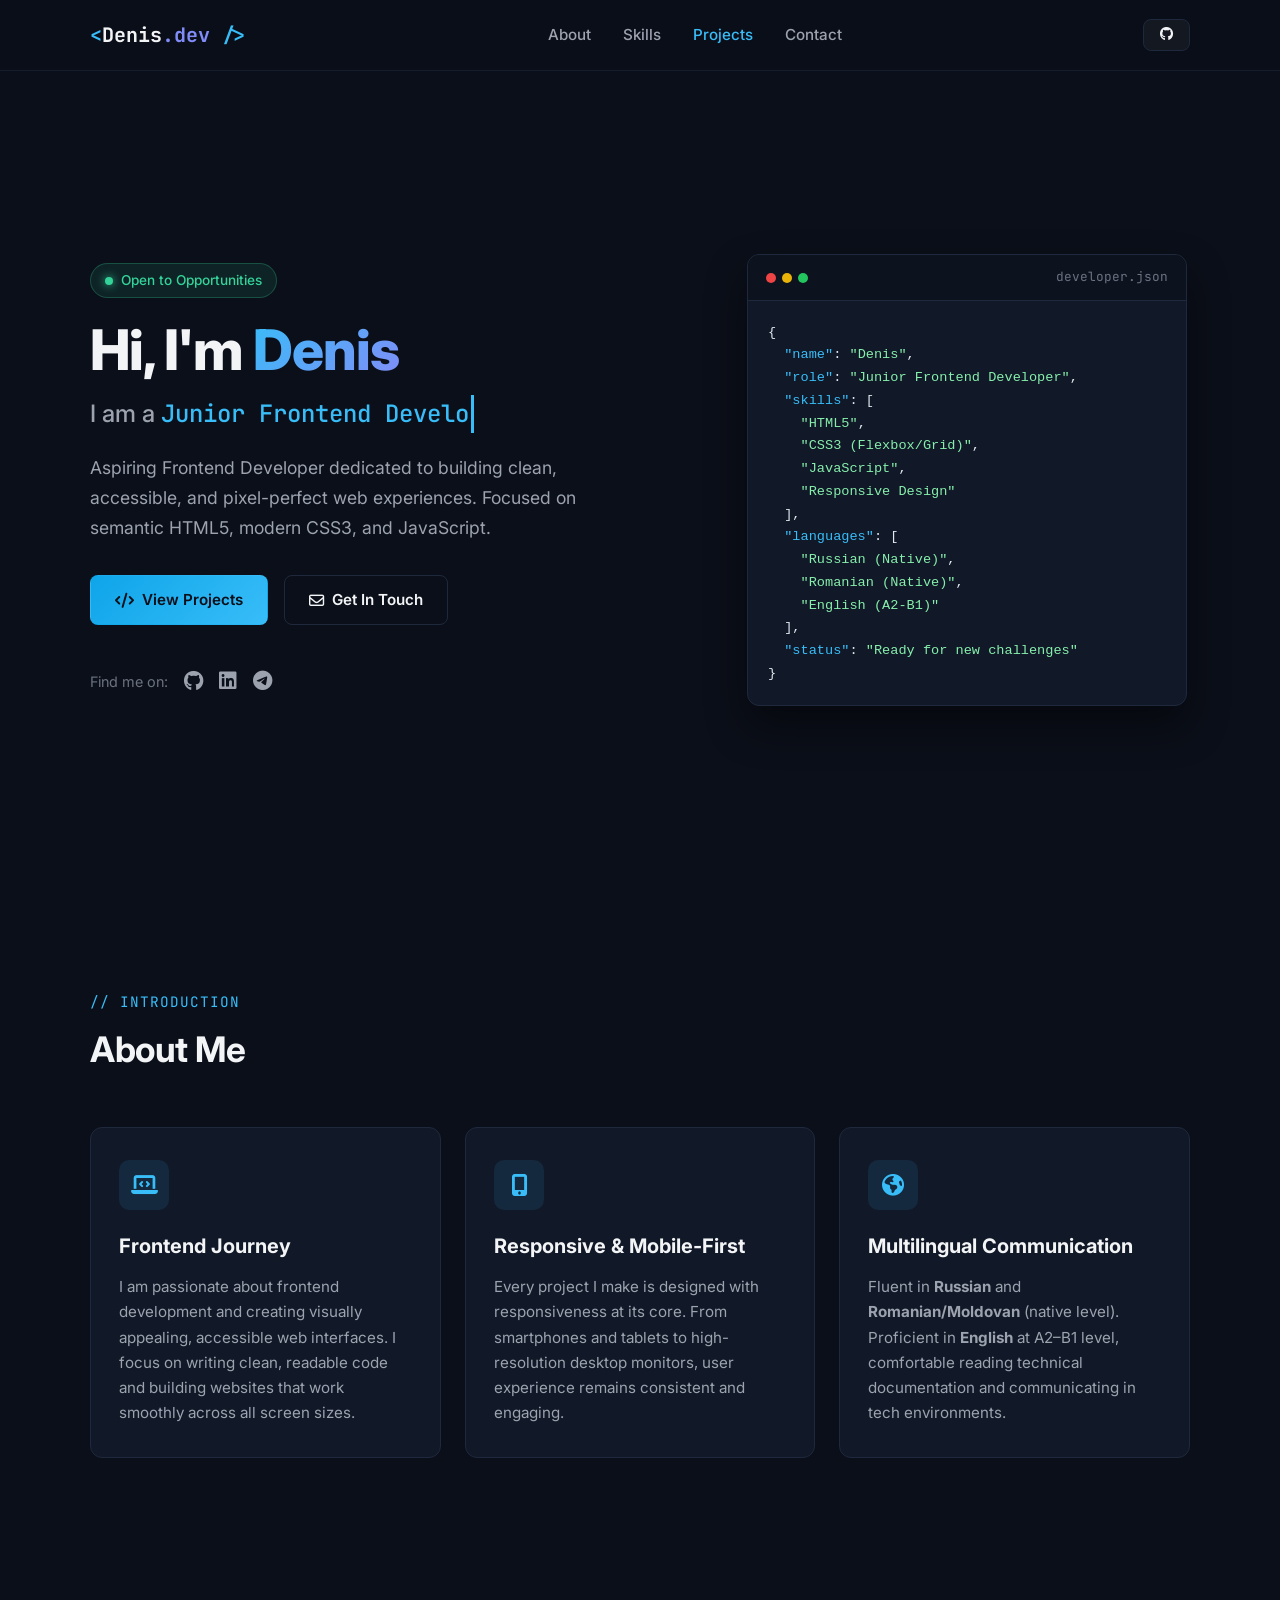
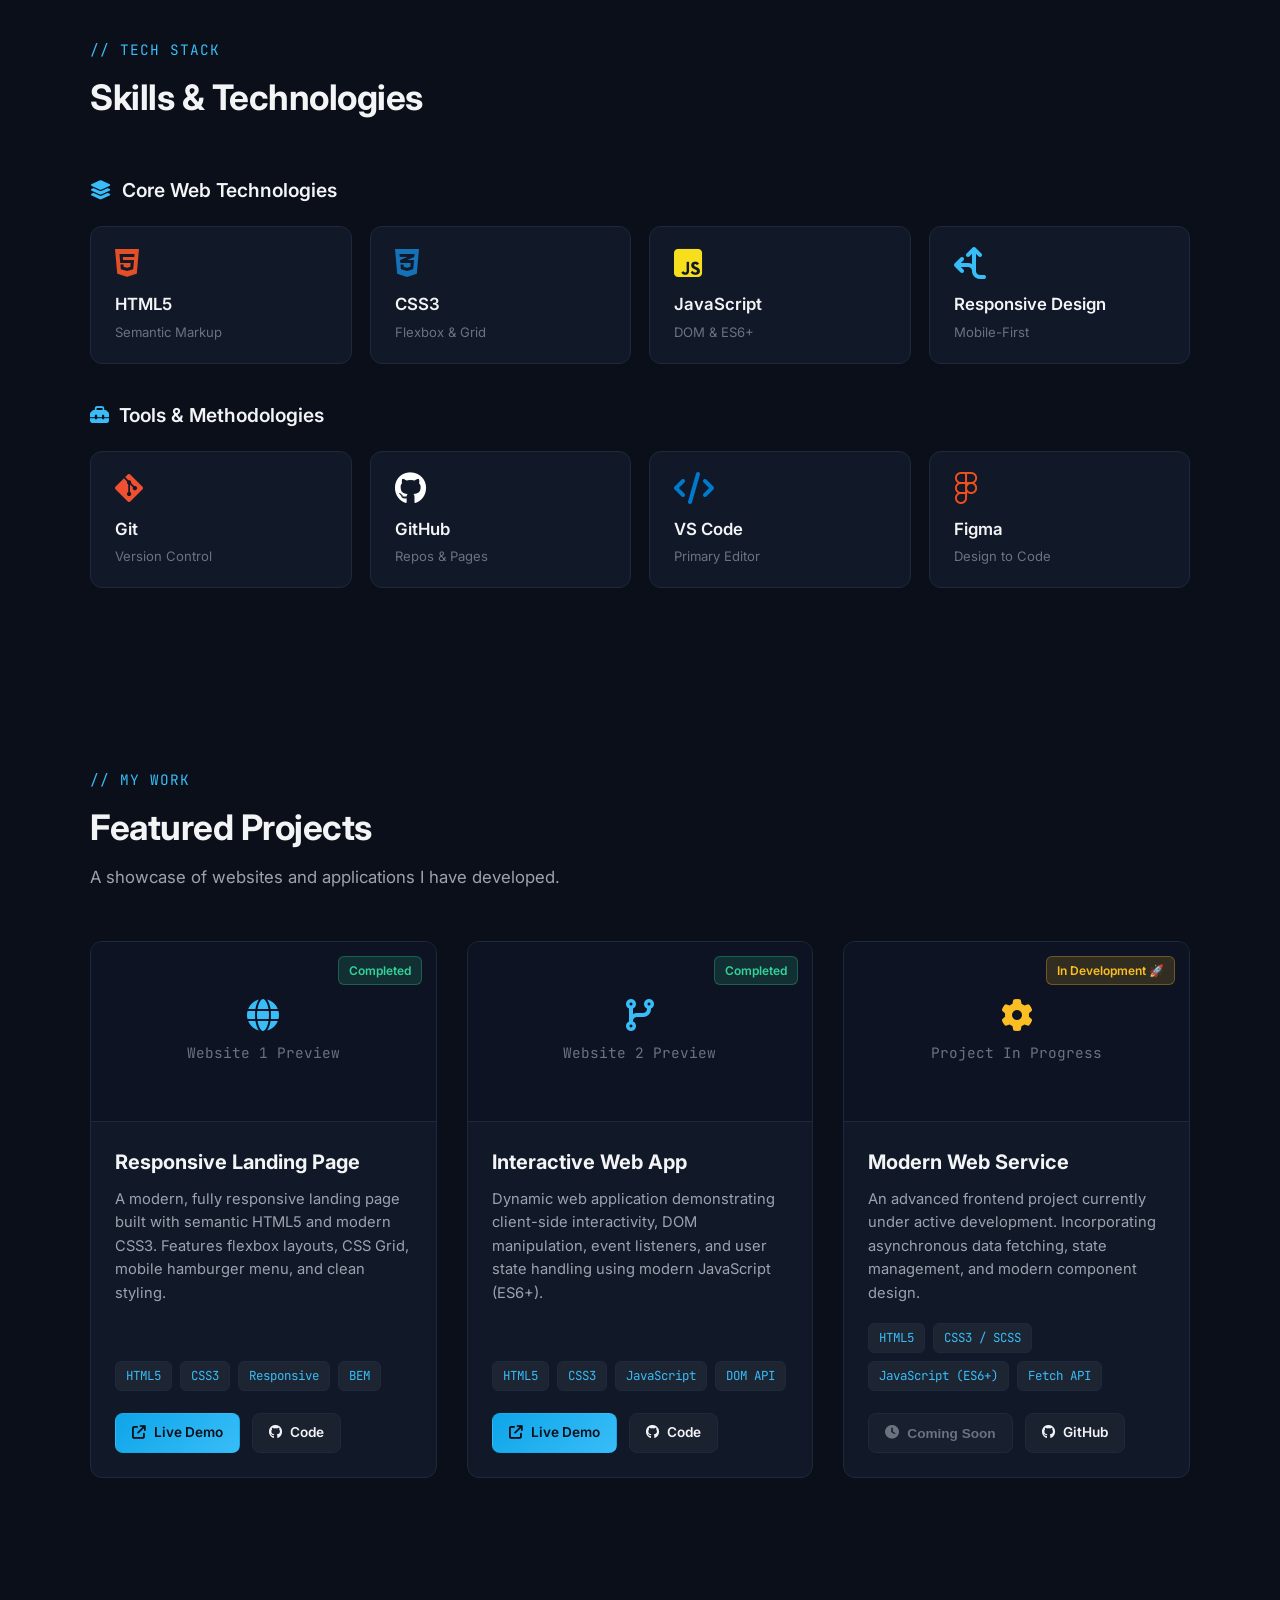
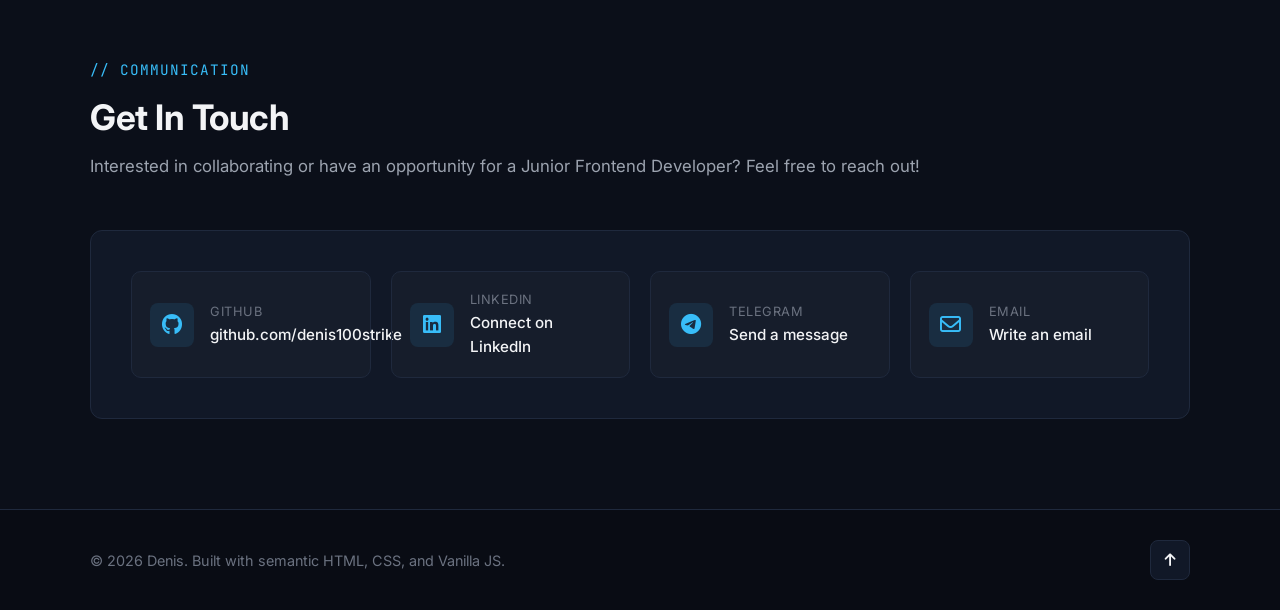
==== index.html @ 1fa67024 "feat: Initial portfolio website deployment with responsive layout and typing effect" ====
<!DOCTYPE html>
<html lang="en">
<head>
  <meta charset="UTF-8" />
  <meta name="viewport" content="width=device-width, initial-scale=1.0" />
  <meta name="description" content="Denis — Junior Frontend Developer Portfolio. Creating clean, responsive, and user-friendly web interfaces." />
  <title>Denis | Junior Frontend Developer</title>
  <link rel="stylesheet" href="style.css" />
  <!-- Font Awesome Icons -->
  <link rel="stylesheet" href="https://cdnjs.cloudflare.com/ajax/libs/font-awesome/6.5.1/css/all.min.css" />
  <!-- Google Fonts -->
  <link rel="preconnect" href="https://fonts.googleapis.com">
  <link rel="preconnect" href="https://fonts.gstatic.com" crossorigin>
  <link href="https://fonts.googleapis.com/css2?family=Inter:wght@300;400;500;600;700;800&family=JetBrains+Mono:wght@400;600&display=swap" rel="stylesheet">
</head>
<body>
  <!-- Header / Navigation -->
  <header class="header" id="header">
    <div class="container nav-container">
      <a href="#hero" class="logo">
        <span class="logo-bracket">&lt;</span>Denis<span class="logo-accent">.dev</span><span class="logo-bracket"> /&gt;</span>
      </a>

      <nav class="nav-menu" id="nav-menu">
        <ul class="nav-list">
          <li class="nav-item"><a href="#about" class="nav-link">About</a></li>
          <li class="nav-item"><a href="#skills" class="nav-link">Skills</a></li>
          <li class="nav-item"><a href="#projects" class="nav-link">Projects</a></li>
          <li class="nav-item"><a href="#contact" class="nav-link">Contact</a></li>
        </ul>
      </nav>

      <div class="nav-actions">
        <a href="https://github.com/denis100strike" target="_blank" rel="noopener noreferrer" class="btn btn-sm btn-ghost" aria-label="GitHub Profile">
          <i class="fa-brands fa-github"></i>
        </a>
        <button class="nav-toggle" id="nav-toggle" aria-label="Toggle navigation menu">
          <i class="fa-solid fa-bars"></i>
        </button>
      </div>
    </div>
  </header>

  <!-- Hero Section -->
  <section class="hero" id="hero">
    <div class="container hero-container">
      <div class="hero-content">
        <div class="hero-badge">
          <span class="badge-dot"></span> Open to Opportunities
        </div>
        <h1 class="hero-title">
          Hi, I'm <span class="text-gradient">Denis</span>
        </h1>
        <h2 class="hero-subtitle">
          I am a <span class="typed-text" id="typed-text"></span><span class="cursor">&nbsp;</span>
        </h2>
        <p class="hero-description">
          Aspiring Frontend Developer dedicated to building clean, accessible, and pixel-perfect web experiences. Focused on semantic HTML5, modern CSS3, and JavaScript.
        </p>

        <div class="hero-buttons">
          <a href="#projects" class="btn btn-primary">
            <i class="fa-solid fa-code"></i> View Projects
          </a>
          <a href="#contact" class="btn btn-outline">
            <i class="fa-regular fa-envelope"></i> Get In Touch
          </a>
        </div>

        <div class="hero-socials">
          <span class="social-label">Find me on:</span>
          <a href="https://github.com/denis100strike" target="_blank" rel="noopener noreferrer" title="GitHub">
            <i class="fa-brands fa-github"></i>
          </a>
          <a href="https://linkedin.com" target="_blank" rel="noopener noreferrer" title="LinkedIn">
            <i class="fa-brands fa-linkedin"></i>
          </a>
          <a href="https://t.me" target="_blank" rel="noopener noreferrer" title="Telegram">
            <i class="fa-brands fa-telegram"></i>
          </a>
        </div>
      </div>

      <div class="hero-visual">
        <div class="code-card">
          <div class="code-header">
            <div class="window-dots">
              <span class="dot dot-red"></span>
              <span class="dot dot-yellow"></span>
              <span class="dot dot-green"></span>
            </div>
            <span class="code-filename">developer.json</span>
          </div>
          <pre class="code-body"><code>{
  <span class="key">"name"</span>: <span class="str">"Denis"</span>,
  <span class="key">"role"</span>: <span class="str">"Junior Frontend Developer"</span>,
  <span class="key">"skills"</span>: [
    <span class="str">"HTML5"</span>,
    <span class="str">"CSS3 (Flexbox/Grid)"</span>,
    <span class="str">"JavaScript"</span>,
    <span class="str">"Responsive Design"</span>
  ],
  <span class="key">"languages"</span>: [
    <span class="str">"Russian (Native)"</span>,
    <span class="str">"Romanian (Native)"</span>,
    <span class="str">"English (A2-B1)"</span>
  ],
  <span class="key">"status"</span>: <span class="str">"Ready for new challenges"</span>
}</code></pre>
        </div>
      </div>
    </div>
  </section>

  <!-- About Section -->
  <section class="about section" id="about">
    <div class="container">
      <div class="section-header">
        <span class="section-tag">// Introduction</span>
        <h2 class="section-title">About Me</h2>
      </div>

      <div class="about-grid">
        <div class="about-card">
          <div class="about-icon">
            <i class="fa-solid fa-laptop-code"></i>
          </div>
          <h3>Frontend Journey</h3>
          <p>
            I am passionate about frontend development and creating visually appealing, accessible web interfaces. I focus on writing clean, readable code and building websites that work smoothly across all screen sizes.
          </p>
        </div>

        <div class="about-card">
          <div class="about-icon">
            <i class="fa-solid fa-mobile-screen-button"></i>
          </div>
          <h3>Responsive & Mobile-First</h3>
          <p>
            Every project I make is designed with responsiveness at its core. From smartphones and tablets to high-resolution desktop monitors, user experience remains consistent and engaging.
          </p>
        </div>

        <div class="about-card">
          <div class="about-icon">
            <i class="fa-solid fa-earth-americas"></i>
          </div>
          <h3>Multilingual Communication</h3>
          <p>
            Fluent in <strong>Russian</strong> and <strong>Romanian/Moldovan</strong> (native level). Proficient in <strong>English</strong> at A2–B1 level, comfortable reading technical documentation and communicating in tech environments.
          </p>
        </div>
      </div>
    </div>
  </section>

  <!-- Skills Section -->
  <section class="skills section" id="skills">
    <div class="container">
      <div class="section-header">
        <span class="section-tag">// Tech Stack</span>
        <h2 class="section-title">Skills & Technologies</h2>
      </div>

      <div class="skills-wrapper">
        <div class="skill-category">
          <h3 class="category-title"><i class="fa-solid fa-layer-group"></i> Core Web Technologies</h3>
          <div class="skills-grid">
            <div class="skill-item">
              <i class="fa-brands fa-html5 skill-icon html-color"></i>
              <span class="skill-name">HTML5</span>
              <span class="skill-level">Semantic Markup</span>
            </div>
            <div class="skill-item">
              <i class="fa-brands fa-css3-alt skill-icon css-color"></i>
              <span class="skill-name">CSS3</span>
              <span class="skill-level">Flexbox & Grid</span>
            </div>
            <div class="skill-item">
              <i class="fa-brands fa-square-js skill-icon js-color"></i>
              <span class="skill-name">JavaScript</span>
              <span class="skill-level">DOM & ES6+</span>
            </div>
            <div class="skill-item">
              <i class="fa-solid fa-arrows-split-up-and-left skill-icon resp-color"></i>
              <span class="skill-name">Responsive Design</span>
              <span class="skill-level">Mobile-First</span>
            </div>
          </div>
        </div>

        <div class="skill-category">
          <h3 class="category-title"><i class="fa-solid fa-toolbox"></i> Tools & Methodologies</h3>
          <div class="skills-grid">
            <div class="skill-item">
              <i class="fa-brands fa-git-alt skill-icon git-color"></i>
              <span class="skill-name">Git</span>
              <span class="skill-level">Version Control</span>
            </div>
            <div class="skill-item">
              <i class="fa-brands fa-github skill-icon github-color"></i>
              <span class="skill-name">GitHub</span>
              <span class="skill-level">Repos & Pages</span>
            </div>
            <div class="skill-item">
              <i class="fa-solid fa-code skill-icon vscode-color"></i>
              <span class="skill-name">VS Code</span>
              <span class="skill-level">Primary Editor</span>
            </div>
            <div class="skill-item">
              <i class="fa-brands fa-figma skill-icon figma-color"></i>
              <span class="skill-name">Figma</span>
              <span class="skill-level">Design to Code</span>
            </div>
          </div>
        </div>
      </div>
    </div>
  </section>

  <!-- Projects Section -->
  <section class="projects section" id="projects">
    <div class="container">
      <div class="section-header">
        <span class="section-tag">// My Work</span>
        <h2 class="section-title">Featured Projects</h2>
        <p class="section-subtitle">A showcase of websites and applications I have developed.</p>
      </div>

      <div class="projects-grid">
        <!-- Project 1 -->
        <div class="project-card">
          <div class="project-img-box">
            <div class="project-placeholder">
              <i class="fa-solid fa-globe"></i>
              <span>Website 1 Preview</span>
            </div>
            <span class="project-badge completed">Completed</span>
          </div>
          <div class="project-content">
            <h3 class="project-title">Responsive Landing Page</h3>
            <p class="project-desc">
              A modern, fully responsive landing page built with semantic HTML5 and modern CSS3. Features flexbox layouts, CSS Grid, mobile hamburger menu, and clean styling.
            </p>
            <div class="project-tags">
              <span class="tag">HTML5</span>
              <span class="tag">CSS3</span>
              <span class="tag">Responsive</span>
              <span class="tag">BEM</span>
            </div>
            <div class="project-links">
              <a href="https://denis100strike.github.io" target="_blank" rel="noopener noreferrer" class="btn btn-sm btn-primary">
                <i class="fa-solid fa-arrow-up-right-from-square"></i> Live Demo
              </a>
              <a href="https://github.com/denis100strike" target="_blank" rel="noopener noreferrer" class="btn btn-sm btn-ghost">
                <i class="fa-brands fa-github"></i> Code
              </a>
            </div>
          </div>
        </div>

        <!-- Project 2 -->
        <div class="project-card">
          <div class="project-img-box">
            <div class="project-placeholder">
              <i class="fa-solid fa-code-branch"></i>
              <span>Website 2 Preview</span>
            </div>
            <span class="project-badge completed">Completed</span>
          </div>
          <div class="project-content">
            <h3 class="project-title">Interactive Web App</h3>
            <p class="project-desc">
              Dynamic web application demonstrating client-side interactivity, DOM manipulation, event listeners, and user state handling using modern JavaScript (ES6+).
            </p>
            <div class="project-tags">
              <span class="tag">HTML5</span>
              <span class="tag">CSS3</span>
              <span class="tag">JavaScript</span>
              <span class="tag">DOM API</span>
            </div>
            <div class="project-links">
              <a href="https://denis100strike.github.io" target="_blank" rel="noopener noreferrer" class="btn btn-sm btn-primary">
                <i class="fa-solid fa-arrow-up-right-from-square"></i> Live Demo
              </a>
              <a href="https://github.com/denis100strike" target="_blank" rel="noopener noreferrer" class="btn btn-sm btn-ghost">
                <i class="fa-brands fa-github"></i> Code
              </a>
            </div>
          </div>
        </div>

        <!-- Project 3 -->
        <div class="project-card in-dev">
          <div class="project-img-box">
            <div class="project-placeholder dev-box">
              <i class="fa-solid fa-gear fa-spin"></i>
              <span>Project In Progress</span>
            </div>
            <span class="project-badge in-progress">In Development 🚀</span>
          </div>
          <div class="project-content">
            <h3 class="project-title">Modern Web Service</h3>
            <p class="project-desc">
              An advanced frontend project currently under active development. Incorporating asynchronous data fetching, state management, and modern component design.
            </p>
            <div class="project-tags">
              <span class="tag">HTML5</span>
              <span class="tag">CSS3 / SCSS</span>
              <span class="tag">JavaScript (ES6+)</span>
              <span class="tag">Fetch API</span>
            </div>
            <div class="project-links">
              <button class="btn btn-sm btn-disabled" disabled>
                <i class="fa-solid fa-clock"></i> Coming Soon
              </button>
              <a href="https://github.com/denis100strike" target="_blank" rel="noopener noreferrer" class="btn btn-sm btn-ghost">
                <i class="fa-brands fa-github"></i> GitHub
              </a>
            </div>
          </div>
        </div>
      </div>
    </div>
  </section>

  <!-- Contact Section -->
  <section class="contact section" id="contact">
    <div class="container">
      <div class="section-header">
        <span class="section-tag">// Communication</span>
        <h2 class="section-title">Get In Touch</h2>
        <p class="section-subtitle">Interested in collaborating or have an opportunity for a Junior Frontend Developer? Feel free to reach out!</p>
      </div>

      <div class="contact-card">
        <div class="contact-links-grid">
          <a href="https://github.com/denis100strike" target="_blank" rel="noopener noreferrer" class="contact-item">
            <div class="contact-item-icon"><i class="fa-brands fa-github"></i></div>
            <div class="contact-item-info">
              <span class="contact-label">GitHub</span>
              <span class="contact-value">github.com/denis100strike</span>
            </div>
          </a>

          <a href="https://linkedin.com" target="_blank" rel="noopener noreferrer" class="contact-item">
            <div class="contact-item-icon"><i class="fa-brands fa-linkedin"></i></div>
            <div class="contact-item-info">
              <span class="contact-label">LinkedIn</span>
              <span class="contact-value">Connect on LinkedIn</span>
            </div>
          </a>

          <a href="https://t.me" target="_blank" rel="noopener noreferrer" class="contact-item">
            <div class="contact-item-icon"><i class="fa-brands fa-telegram"></i></div>
            <div class="contact-item-info">
              <span class="contact-label">Telegram</span>
              <span class="contact-value">Send a message</span>
            </div>
          </a>

          <a href="mailto:your_email@example.com" class="contact-item">
            <div class="contact-item-icon"><i class="fa-regular fa-envelope"></i></div>
            <div class="contact-item-info">
              <span class="contact-label">Email</span>
              <span class="contact-value">Write an email</span>
            </div>
          </a>
        </div>
      </div>
    </div>
  </section>

  <!-- Footer -->
  <footer class="footer">
    <div class="container footer-container">
      <p>© <span id="current-year"></span> Denis. Built with semantic HTML, CSS, and Vanilla JS.</p>
      <a href="#hero" class="back-to-top" aria-label="Back to top">
        <i class="fa-solid fa-arrow-up"></i>
      </a>
    </div>
  </footer>

  <script src="script.js"></script>
</body>
</html>
---- style.css ----
/* ==========================================================================
   Base & CSS Variables
   ========================================================================== */
:root {
  --bg-color: #0b0f19;
  --bg-card: #111827;
  --bg-card-hover: #162032;
  --border-color: #1f293d;
  --border-glow: rgba(56, 189, 248, 0.25);

  --text-main: #f3f4f6;
  --text-muted: #9ca3af;
  --text-dim: #6b7280;

  --accent-cyan: #38bdf8;
  --accent-blue: #2563eb;
  --accent-purple: #818cf8;
  --accent-green: #34d399;
  --accent-amber: #fbbf24;

  --font-main: 'Inter', -apple-system, BlinkMacSystemFont, "Segoe UI", Roboto, sans-serif;
  --font-mono: 'JetBrains Mono', monospace;

  --container-max-width: 1140px;
  --transition: all 0.25s ease-in-out;
  --border-radius: 12px;
}

*, *::before, *::after {
  box-sizing: border-box;
  margin: 0;
  padding: 0;
}

html {
  scroll-behavior: smooth;
}

body {
  font-family: var(--font-main);
  background-color: var(--bg-color);
  color: var(--text-main);
  line-height: 1.6;
  overflow-x: hidden;
  -webkit-font-smoothing: antialiased;
}

/* Custom Scrollbar */
::-webkit-scrollbar {
  width: 8px;
}
::-webkit-scrollbar-track {
  background: var(--bg-color);
}
::-webkit-scrollbar-thumb {
  background: #27354f;
  border-radius: 4px;
}
::-webkit-scrollbar-thumb:hover {
  background: var(--accent-cyan);
}

/* Container & Global Helpers */
.container {
  width: 100%;
  max-width: var(--container-max-width);
  margin: 0 auto;
  padding: 0 20px;
}

.section {
  padding: 90px 0;
}

.section-header {
  margin-bottom: 50px;
}

.section-tag {
  font-family: var(--font-mono);
  color: var(--accent-cyan);
  font-size: 0.9rem;
  letter-spacing: 1px;
  text-transform: uppercase;
  display: block;
  margin-bottom: 8px;
}

.section-title {
  font-size: 2.2rem;
  font-weight: 700;
  color: var(--text-main);
  letter-spacing: -0.5px;
}

.section-subtitle {
  color: var(--text-muted);
  margin-top: 8px;
  font-size: 1.05rem;
}

.text-gradient {
  background: linear-gradient(135deg, var(--accent-cyan), var(--accent-purple));
  -webkit-background-clip: text;
  -webkit-text-fill-color: transparent;
}

/* ==========================================================================
   Buttons
   ========================================================================== */
.btn {
  display: inline-flex;
  align-items: center;
  justify-content: center;
  gap: 8px;
  padding: 12px 24px;
  font-size: 0.95rem;
  font-weight: 600;
  border-radius: 8px;
  text-decoration: none;
  cursor: pointer;
  transition: var(--transition);
  border: 1px solid transparent;
}

.btn-primary {
  background: linear-gradient(135deg, #0ea5e9, #38bdf8);
  color: #0b0f19;
}
.btn-primary:hover {
  transform: translateY(-2px);
  box-shadow: 0 8px 20px rgba(14, 165, 233, 0.35);
}

.btn-outline {
  background: transparent;
  color: var(--text-main);
  border-color: var(--border-color);
}
.btn-outline:hover {
  border-color: var(--accent-cyan);
  color: var(--accent-cyan);
  background: rgba(56, 189, 248, 0.05);
  transform: translateY(-2px);
}

.btn-ghost {
  background: rgba(255, 255, 255, 0.04);
  color: var(--text-main);
  border: 1px solid var(--border-color);
}
.btn-ghost:hover {
  background: rgba(255, 255, 255, 0.08);
  border-color: var(--text-muted);
}

.btn-disabled {
  background: rgba(255, 255, 255, 0.03);
  color: var(--text-dim);
  border: 1px solid var(--border-color);
  cursor: not-allowed;
}

.btn-sm {
  padding: 8px 16px;
  font-size: 0.85rem;
}

/* ==========================================================================
   Header & Navbar
   ========================================================================== */
.header {
  position: fixed;
  top: 0;
  left: 0;
  width: 100%;
  z-index: 1000;
  background: rgba(11, 15, 25, 0.85);
  backdrop-filter: blur(12px);
  border-bottom: 1px solid rgba(31, 41, 61, 0.6);
  transition: var(--transition);
}

.nav-container {
  display: flex;
  align-items: center;
  justify-content: space-between;
  height: 70px;
}

.logo {
  font-family: var(--font-mono);
  font-size: 1.25rem;
  font-weight: 700;
  color: var(--text-main);
  text-decoration: none;
}
.logo-bracket {
  color: var(--accent-cyan);
}
.logo-accent {
  color: var(--accent-purple);
}

.nav-list {
  display: flex;
  list-style: none;
  gap: 32px;
}

.nav-link {
  color: var(--text-muted);
  text-decoration: none;
  font-size: 0.95rem;
  font-weight: 500;
  transition: var(--transition);
}
.nav-link:hover, .nav-link.active {
  color: var(--accent-cyan);
}

.nav-actions {
  display: flex;
  align-items: center;
  gap: 12px;
}

.nav-toggle {
  display: none;
  background: transparent;
  border: none;
  color: var(--text-main);
  font-size: 1.25rem;
  cursor: pointer;
}

/* ==========================================================================
   Hero Section
   ========================================================================== */
.hero {
  min-height: 100vh;
  display: flex;
  align-items: center;
  padding: 120px 0 60px;
  position: relative;
}

.hero-container {
  display: grid;
  grid-template-columns: 1.15fr 0.85fr;
  gap: 50px;
  align-items: center;
}

.hero-badge {
  display: inline-flex;
  align-items: center;
  gap: 8px;
  background: rgba(52, 211, 153, 0.1);
  color: var(--accent-green);
  border: 1px solid rgba(52, 211, 153, 0.25);
  padding: 6px 14px;
  border-radius: 20px;
  font-size: 0.85rem;
  font-weight: 500;
  margin-bottom: 20px;
}

.badge-dot {
  width: 8px;
  height: 8px;
  background: var(--accent-green);
  border-radius: 50%;
  box-shadow: 0 0 10px var(--accent-green);
}

.hero-title {
  font-size: 3.5rem;
  font-weight: 800;
  line-height: 1.15;
  margin-bottom: 12px;
  letter-spacing: -1px;
}

.hero-subtitle {
  font-size: 1.5rem;
  font-weight: 500;
  color: var(--text-muted);
  margin-bottom: 20px;
  min-height: 2.2rem;
}

.typed-text {
  color: var(--accent-cyan);
  font-family: var(--font-mono);
}

.cursor {
  display: inline-block;
  background-color: var(--accent-cyan);
  margin-left: 2px;
  width: 3px;
  animation: blink 1s infinite;
}

@keyframes blink {
  0%, 49% { background-color: var(--accent-cyan); }
  50%, 100% { background-color: transparent; }
}

.hero-description {
  font-size: 1.1rem;
  color: var(--text-muted);
  max-width: 540px;
  margin-bottom: 32px;
  line-height: 1.7;
}

.hero-buttons {
  display: flex;
  gap: 16px;
  margin-bottom: 40px;
  flex-wrap: wrap;
}

.hero-socials {
  display: flex;
  align-items: center;
  gap: 16px;
}

.social-label {
  color: var(--text-dim);
  font-size: 0.9rem;
}

.hero-socials a {
  color: var(--text-muted);
  font-size: 1.25rem;
  transition: var(--transition);
}
.hero-socials a:hover {
  color: var(--accent-cyan);
  transform: translateY(-3px);
}

/* Code Card in Hero */
.hero-visual {
  display: flex;
  justify-content: center;
}

.code-card {
  width: 100%;
  max-width: 440px;
  background: var(--bg-card);
  border: 1px solid var(--border-color);
  border-radius: var(--border-radius);
  overflow: hidden;
  box-shadow: 0 20px 40px rgba(0, 0, 0, 0.45);
}

.code-header {
  display: flex;
  align-items: center;
  justify-content: space-between;
  padding: 12px 18px;
  background: #0d121f;
  border-bottom: 1px solid var(--border-color);
}

.window-dots {
  display: flex;
  gap: 6px;
}

.dot {
  width: 10px;
  height: 10px;
  border-radius: 50%;
}
.dot-red { background: #ef4444; }
.dot-yellow { background: #eab308; }
.dot-green { background: #22c55e; }

.code-filename {
  font-family: var(--font-mono);
  font-size: 0.8rem;
  color: var(--text-dim);
}

.code-body {
  padding: 20px;
  font-family: var(--font-mono);
  font-size: 0.85rem;
  line-height: 1.6;
  color: #e2e8f0;
  overflow-x: auto;
}

.code-body .key { color: var(--accent-cyan); }
.code-body .str { color: #86efac; }

/* ==========================================================================
   About Section
   ========================================================================== */
.about-grid {
  display: grid;
  grid-template-columns: repeat(auto-fit, minmax(300px, 1fr));
  gap: 24px;
}

.about-card {
  background: var(--bg-card);
  border: 1px solid var(--border-color);
  padding: 32px 28px;
  border-radius: var(--border-radius);
  transition: var(--transition);
}
.about-card:hover {
  border-color: var(--border-glow);
  transform: translateY(-4px);
  background: var(--bg-card-hover);
}

.about-icon {
  width: 50px;
  height: 50px;
  background: rgba(56, 189, 248, 0.1);
  color: var(--accent-cyan);
  display: flex;
  align-items: center;
  justify-content: center;
  border-radius: 10px;
  font-size: 1.35rem;
  margin-bottom: 20px;
}

.about-card h3 {
  font-size: 1.25rem;
  margin-bottom: 12px;
}

.about-card p {
  color: var(--text-muted);
  font-size: 0.95rem;
  line-height: 1.65;
}

/* ==========================================================================
   Skills Section
   ========================================================================== */
.skills-wrapper {
  display: flex;
  flex-direction: column;
  gap: 36px;
}

.category-title {
  font-size: 1.2rem;
  font-weight: 600;
  color: var(--text-main);
  margin-bottom: 20px;
  display: flex;
  align-items: center;
  gap: 10px;
}
.category-title i {
  color: var(--accent-cyan);
}

.skills-grid {
  display: grid;
  grid-template-columns: repeat(auto-fill, minmax(230px, 1fr));
  gap: 18px;
}

.skill-item {
  background: var(--bg-card);
  border: 1px solid var(--border-color);
  padding: 20px 24px;
  border-radius: var(--border-radius);
  display: flex;
  flex-direction: column;
  transition: var(--transition);
}
.skill-item:hover {
  border-color: var(--accent-cyan);
  transform: translateY(-3px);
  box-shadow: 0 6px 18px rgba(0,0,0,0.3);
}

.skill-icon {
  font-size: 2rem;
  margin-bottom: 12px;
}
.html-color { color: #e34f26; }
.css-color { color: #1572b6; }
.js-color { color: #f7df1e; }
.resp-color { color: #38bdf8; }
.git-color { color: #f05032; }
.github-color { color: #ffffff; }
.vscode-color { color: #007acc; }
.figma-color { color: #f24e1e; }

.skill-name {
  font-size: 1.05rem;
  font-weight: 600;
  color: var(--text-main);
}

.skill-level {
  font-size: 0.82rem;
  color: var(--text-dim);
  margin-top: 4px;
}

/* ==========================================================================
   Projects Section
   ========================================================================== */
.projects-grid {
  display: grid;
  grid-template-columns: repeat(auto-fit, minmax(320px, 1fr));
  gap: 30px;
}

.project-card {
  background: var(--bg-card);
  border: 1px solid var(--border-color);
  border-radius: var(--border-radius);
  overflow: hidden;
  display: flex;
  flex-direction: column;
  transition: var(--transition);
}
.project-card:hover {
  border-color: var(--border-glow);
  transform: translateY(-6px);
  box-shadow: 0 12px 30px rgba(0, 0, 0, 0.4);
}

.project-img-box {
  position: relative;
  height: 180px;
  background: #0d1322;
  display: flex;
  align-items: center;
  justify-content: center;
  border-bottom: 1px solid var(--border-color);
}

.project-placeholder {
  display: flex;
  flex-direction: column;
  align-items: center;
  gap: 10px;
  color: var(--text-dim);
  font-family: var(--font-mono);
  font-size: 0.9rem;
}
.project-placeholder i {
  font-size: 2rem;
  color: var(--accent-cyan);
}
.project-placeholder.dev-box i {
  color: var(--accent-amber);
}

.project-badge {
  position: absolute;
  top: 14px;
  right: 14px;
  font-size: 0.75rem;
  font-weight: 600;
  padding: 4px 10px;
  border-radius: 6px;
}
.project-badge.completed {
  background: rgba(52, 211, 153, 0.15);
  color: var(--accent-green);
  border: 1px solid rgba(52, 211, 153, 0.3);
}
.project-badge.in-progress {
  background: rgba(251, 191, 36, 0.15);
  color: var(--accent-amber);
  border: 1px solid rgba(251, 191, 36, 0.3);
}

.project-content {
  padding: 24px;
  display: flex;
  flex-direction: column;
  flex-grow: 1;
}

.project-title {
  font-size: 1.25rem;
  font-weight: 700;
  margin-bottom: 10px;
}

.project-desc {
  color: var(--text-muted);
  font-size: 0.92rem;
  line-height: 1.6;
  margin-bottom: 18px;
  flex-grow: 1;
}

.project-tags {
  display: flex;
  flex-wrap: wrap;
  gap: 8px;
  margin-bottom: 22px;
}

.tag {
  background: rgba(255, 255, 255, 0.05);
  border: 1px solid var(--border-color);
  padding: 4px 10px;
  border-radius: 6px;
  font-size: 0.78rem;
  font-family: var(--font-mono);
  color: var(--accent-cyan);
}

.project-links {
  display: flex;
  gap: 12px;
}

/* ==========================================================================
   Contact Section
   ========================================================================== */
.contact-card {
  background: var(--bg-card);
  border: 1px solid var(--border-color);
  border-radius: var(--border-radius);
  padding: 40px;
}

.contact-links-grid {
  display: grid;
  grid-template-columns: repeat(auto-fit, minmax(220px, 1fr));
  gap: 20px;
}

.contact-item {
  display: flex;
  align-items: center;
  gap: 16px;
  background: rgba(255, 255, 255, 0.02);
  border: 1px solid var(--border-color);
  padding: 18px;
  border-radius: 10px;
  text-decoration: none;
  color: var(--text-main);
  transition: var(--transition);
}
.contact-item:hover {
  border-color: var(--accent-cyan);
  background: rgba(56, 189, 248, 0.05);
  transform: translateY(-3px);
}

.contact-item-icon {
  width: 44px;
  height: 44px;
  border-radius: 8px;
  background: rgba(56, 189, 248, 0.1);
  color: var(--accent-cyan);
  display: flex;
  align-items: center;
  justify-content: center;
  font-size: 1.3rem;
  flex-shrink: 0;
}

.contact-item-info {
  display: flex;
  flex-direction: column;
}

.contact-label {
  font-size: 0.8rem;
  color: var(--text-dim);
  text-transform: uppercase;
  letter-spacing: 0.5px;
}

.contact-value {
  font-size: 0.95rem;
  font-weight: 500;
  color: var(--text-main);
}

/* ==========================================================================
   Footer
   ========================================================================== */
.footer {
  border-top: 1px solid var(--border-color);
  padding: 30px 0;
  background: #090c14;
}

.footer-container {
  display: flex;
  justify-content: space-between;
  align-items: center;
  color: var(--text-dim);
  font-size: 0.9rem;
}

.back-to-top {
  width: 40px;
  height: 40px;
  background: var(--bg-card);
  border: 1px solid var(--border-color);
  border-radius: 8px;
  color: var(--text-main);
  display: flex;
  align-items: center;
  justify-content: center;
  text-decoration: none;
  transition: var(--transition);
}
.back-to-top:hover {
  border-color: var(--accent-cyan);
  color: var(--accent-cyan);
  transform: translateY(-3px);
}

/* ==========================================================================
   Responsive Breakpoints
   ========================================================================== */
@media (max-width: 900px) {
  .hero-container {
    grid-template-columns: 1fr;
    text-align: center;
  }

  .hero-badge {
    margin: 0 auto 20px;
  }

  .hero-description {
    margin-left: auto;
    margin-right: auto;
  }

  .hero-buttons {
    justify-content: center;
  }

  .hero-socials {
    justify-content: center;
  }

  .hero-title {
    font-size: 2.8rem;
  }
}

@media (max-width: 768px) {
  .nav-menu {
    position: fixed;
    top: 70px;
    left: -100%;
    width: 100%;
    height: calc(100vh - 70px);
    background: rgba(11, 15, 25, 0.98);
    backdrop-filter: blur(16px);
    display: flex;
    justify-content: center;
    padding-top: 50px;
    transition: left 0.3s ease;
  }

  .nav-menu.active {
    left: 0;
  }

  .nav-list {
    flex-direction: column;
    align-items: center;
    gap: 28px;
  }

  .nav-link {
    font-size: 1.25rem;
  }

  .nav-toggle {
    display: block;
  }

  .section-title {
    font-size: 1.8rem;
  }

  .contact-card {
    padding: 24px;
  }

  .footer-container {
    flex-direction: column;
    gap: 16px;
    text-align: center;
  }
}
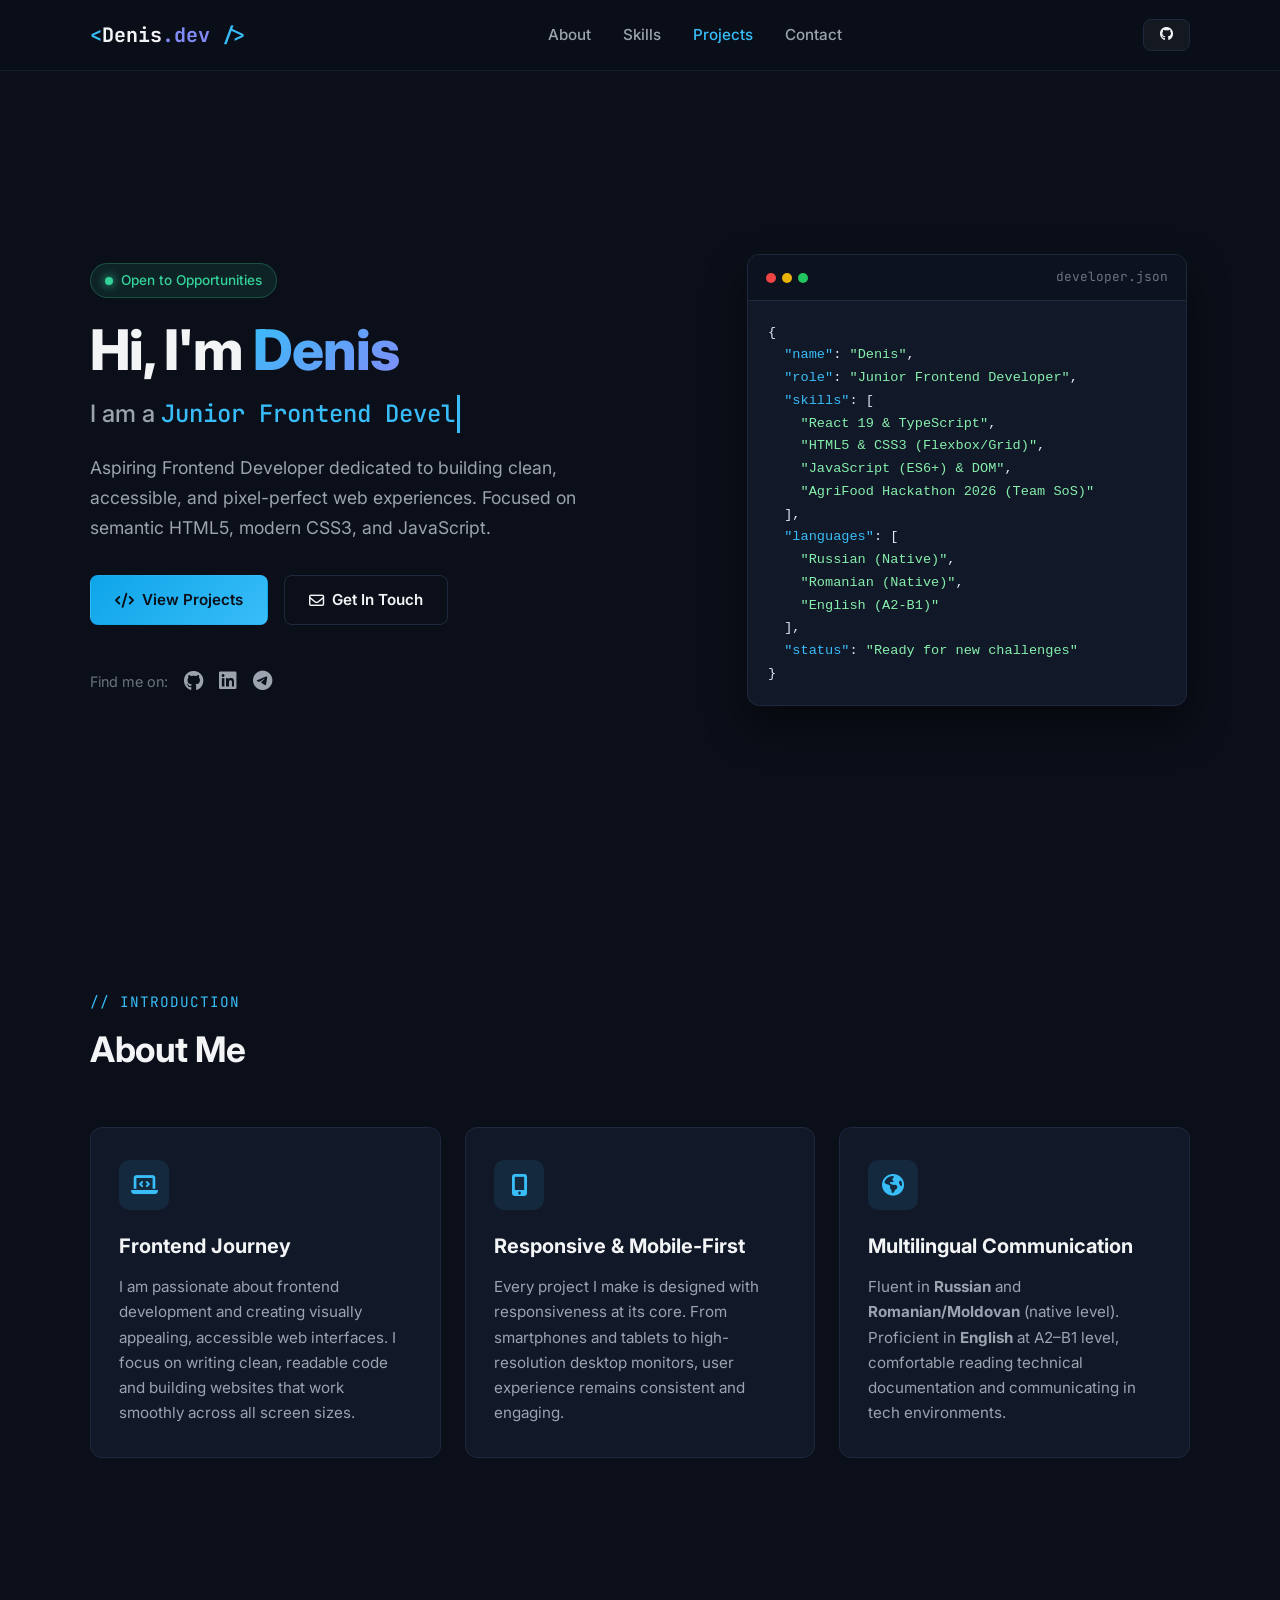
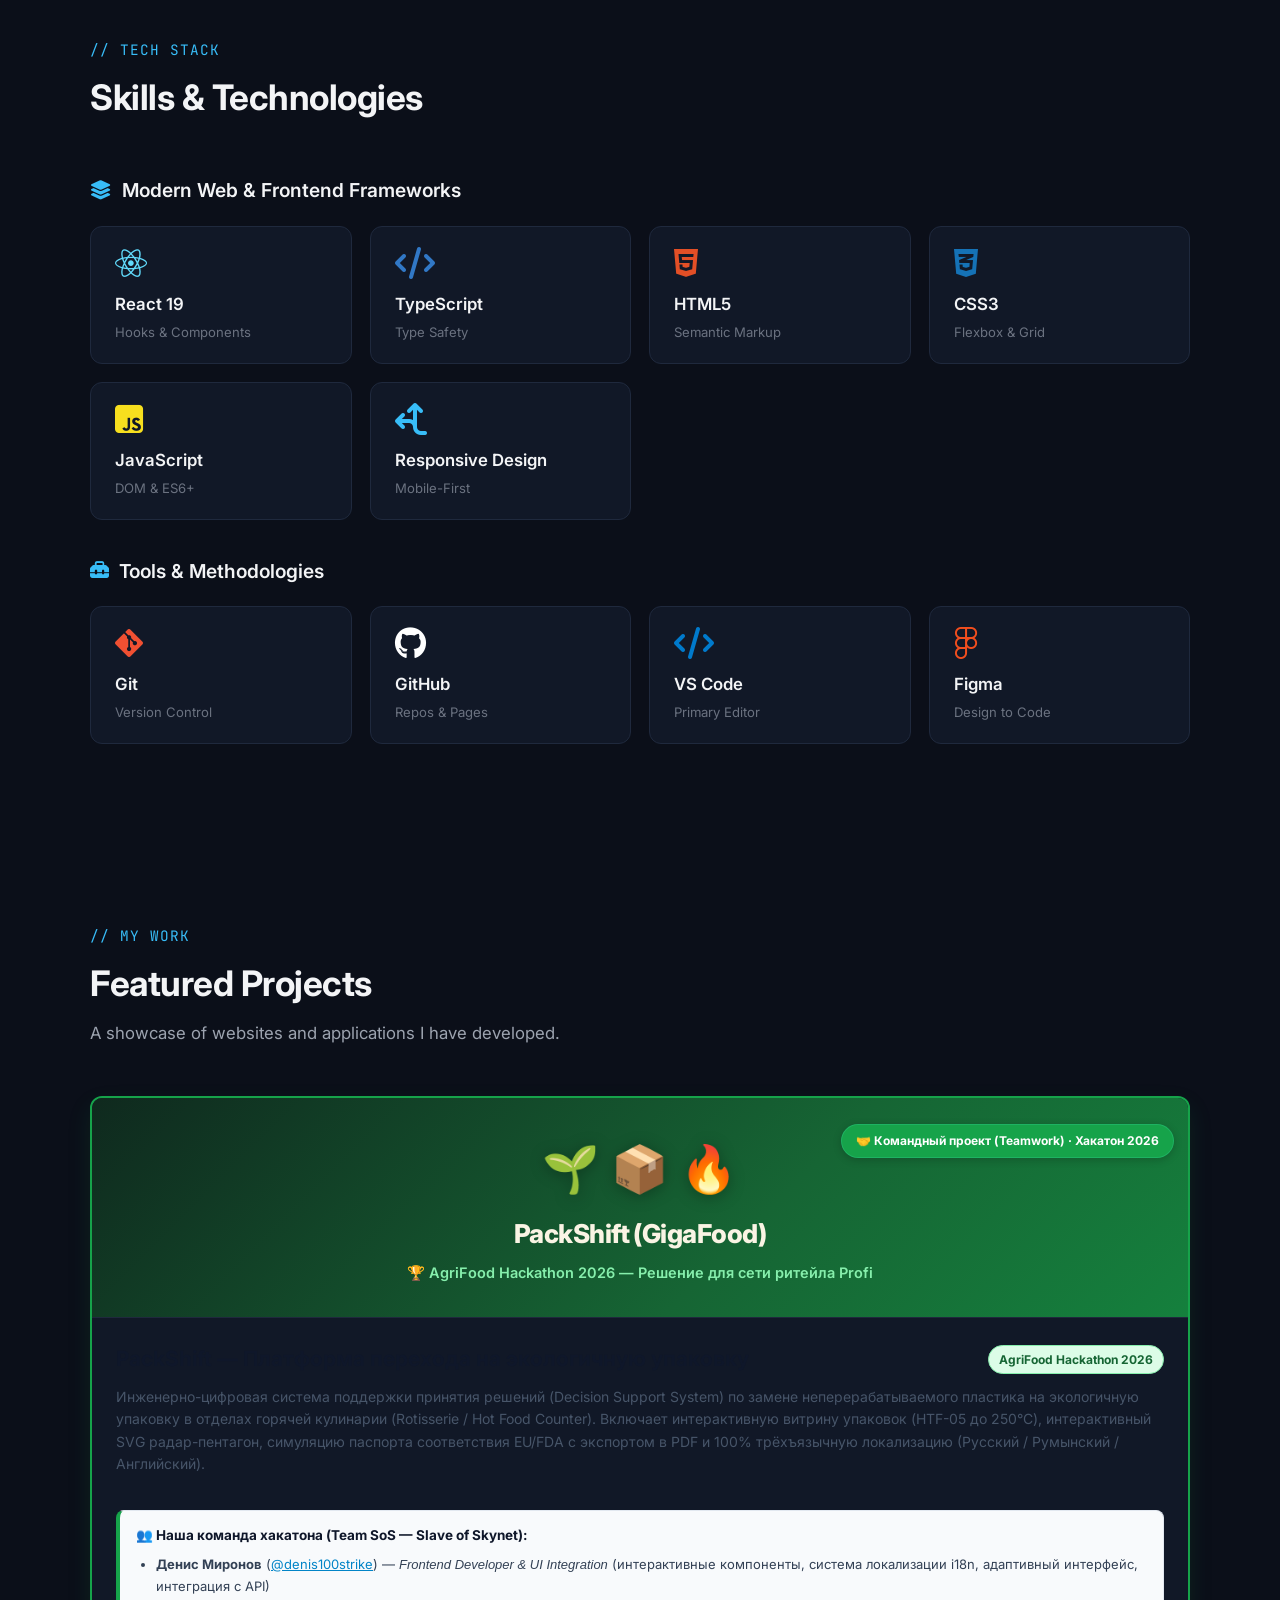
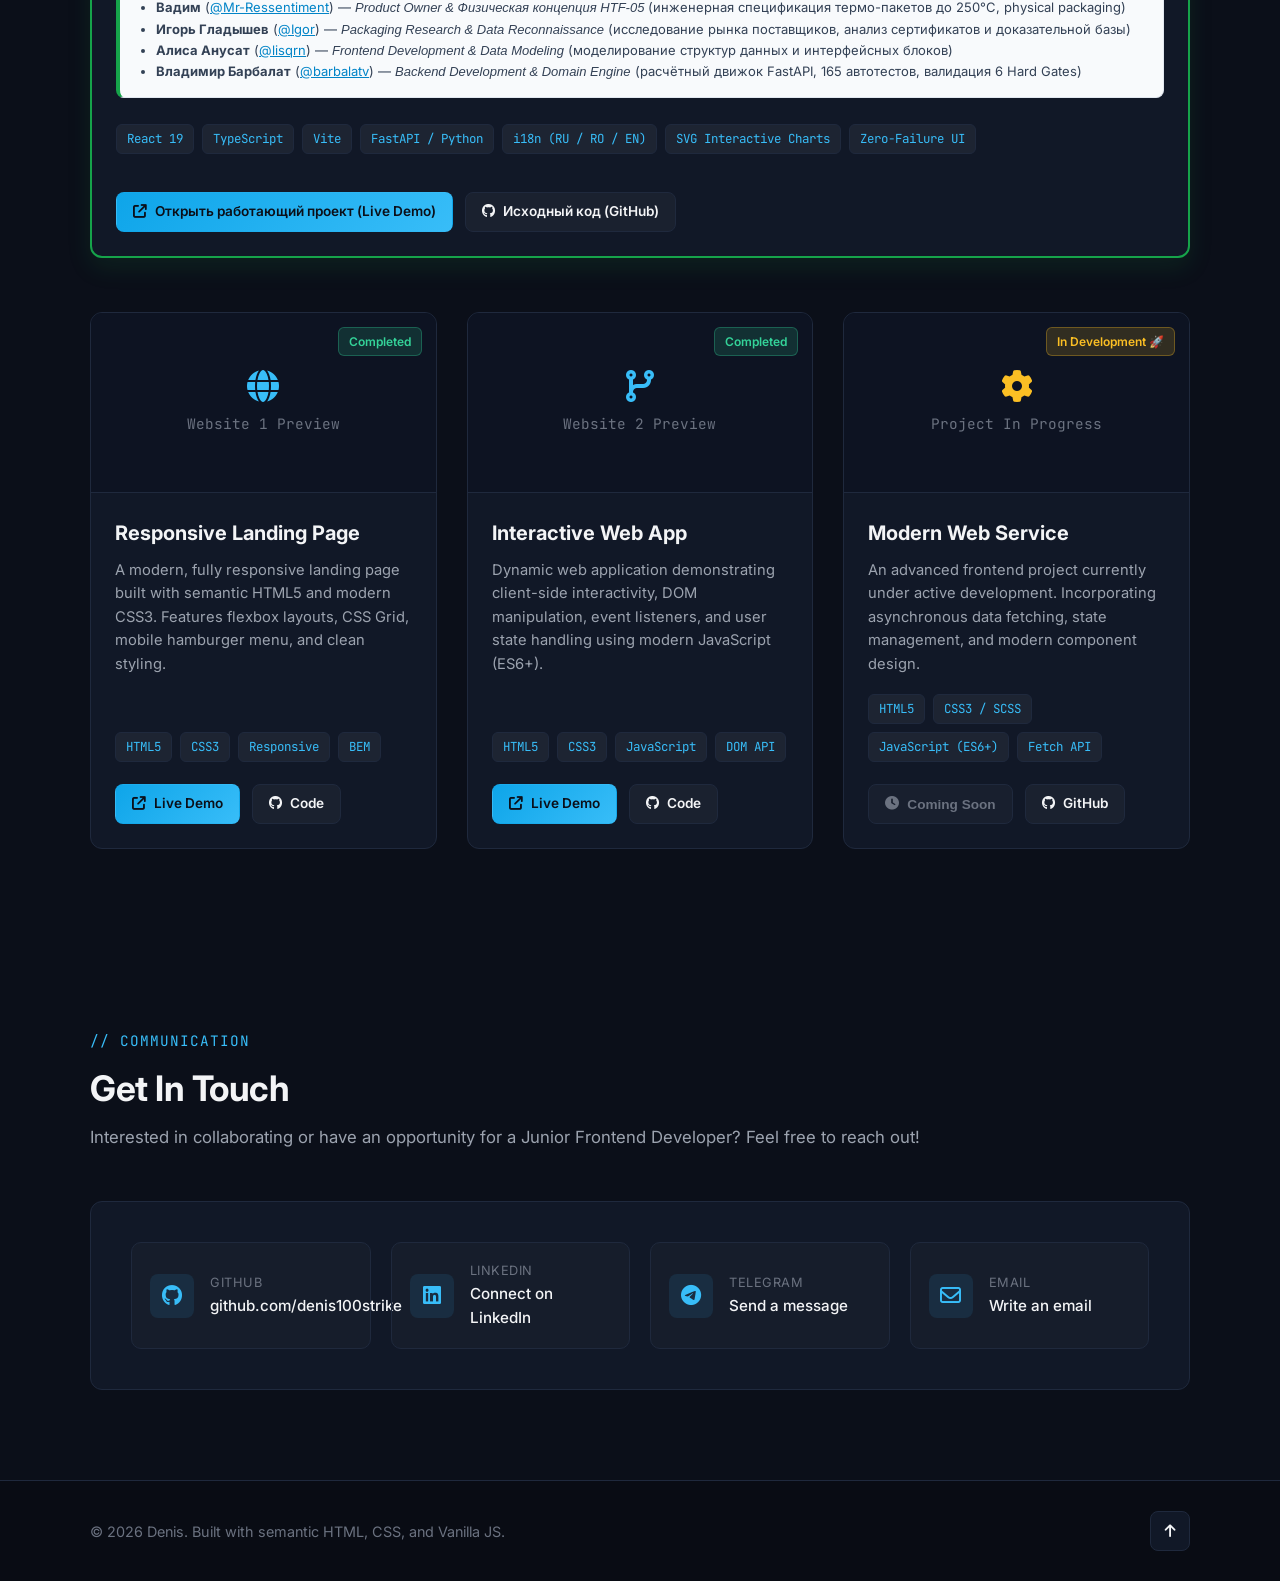
==== commit c7edc768: "feat: add PackShift (AgriFood Hackathon 2026) featured project with team members" ====
--- a/index.html
+++ b/index.html
@@ -95,10 +95,10 @@
   <span class="key">"name"</span>: <span class="str">"Denis"</span>,
   <span class="key">"role"</span>: <span class="str">"Junior Frontend Developer"</span>,
   <span class="key">"skills"</span>: [
-    <span class="str">"HTML5"</span>,
-    <span class="str">"CSS3 (Flexbox/Grid)"</span>,
-    <span class="str">"JavaScript"</span>,
-    <span class="str">"Responsive Design"</span>
+    <span class="str">"React 19 &amp; TypeScript"</span>,
+    <span class="str">"HTML5 &amp; CSS3 (Flexbox/Grid)"</span>,
+    <span class="str">"JavaScript (ES6+) &amp; DOM"</span>,
+    <span class="str">"AgriFood Hackathon 2026 (Team SoS)"</span>
   ],
   <span class="key">"languages"</span>: [
     <span class="str">"Russian (Native)"</span>,
@@ -164,8 +164,18 @@
 
       <div class="skills-wrapper">
         <div class="skill-category">
-          <h3 class="category-title"><i class="fa-solid fa-layer-group"></i> Core Web Technologies</h3>
+          <h3 class="category-title"><i class="fa-solid fa-layer-group"></i> Modern Web & Frontend Frameworks</h3>
           <div class="skills-grid">
+            <div class="skill-item">
+              <i class="fa-brands fa-react skill-icon" style="color: #61DAFB;"></i>
+              <span class="skill-name">React 19</span>
+              <span class="skill-level">Hooks & Components</span>
+            </div>
+            <div class="skill-item">
+              <i class="fa-solid fa-code skill-icon" style="color: #3178C6;"></i>
+              <span class="skill-name">TypeScript</span>
+              <span class="skill-level">Type Safety</span>
+            </div>
             <div class="skill-item">
               <i class="fa-brands fa-html5 skill-icon html-color"></i>
               <span class="skill-name">HTML5</span>
@@ -227,7 +237,63 @@
         <p class="section-subtitle">A showcase of websites and applications I have developed.</p>
       </div>
 
-      <div class="projects-grid">
+            <div class="projects-grid">
+        <!-- Star Project: AgriFood Hackathon 2026 -->
+        <div class="project-card featured-project" style="grid-column: 1 / -1; border: 2px solid #16a34a; box-shadow: 0 10px 25px rgba(22, 163, 74, 0.12); margin-bottom: 24px;">
+          <div class="project-img-box" style="background: linear-gradient(135deg, #0f291e 0%, #166534 60%, #15803d 100%); min-height: 220px; display: flex; flex-direction: column; align-items: center; justify-content: center; color: #fff; text-align: center; padding: 24px;">
+            <div style="font-size: 46px; margin-bottom: 8px; filter: drop-shadow(0 2px 8px rgba(0,0,0,0.3));">🌱 📦 🔥</div>
+            <h3 style="font-size: 26px; font-weight: 800; color: #faf4e4; margin: 0; letter-spacing: -0.02em;">PackShift (GigaFood)</h3>
+            <p style="color: #86efac; font-size: 14.5px; margin: 6px 0 0 0; font-weight: 600;">🏆 AgriFood Hackathon 2026 — Решение для сети ритейла Profi</p>
+            <span class="project-badge completed" style="background: #16a34a; color: #fff; margin-top: 12px; font-weight: 700; padding: 6px 14px; border-radius: 999px; box-shadow: 0 2px 8px rgba(0,0,0,0.2);">
+              🤝 Командный проект (Teamwork) · Хакатон 2026
+            </span>
+          </div>
+          <div class="project-content" style="padding: 24px;">
+            <div style="display: flex; justify-content: space-between; align-items: center; flex-wrap: wrap; gap: 8px; margin-bottom: 10px;">
+              <h3 class="project-title" style="margin: 0; font-size: 21px; color: #0f172a;">PackShift — Платформа перехода на экологичную упаковку</h3>
+              <span style="background: #dcfce7; color: #166534; font-size: 12px; font-weight: 700; padding: 4px 10px; border-radius: 999px; border: 1px solid #86efac;">
+                AgriFood Hackathon 2026
+              </span>
+            </div>
+            <p class="project-desc" style="font-size: 14px; line-height: 1.6; color: #475569;">
+              Инженерно-цифровая система поддержки принятия решений (Decision Support System) по замене неперерабатываемого пластика на экологичную упаковку в отделах горячей кулинарии (Rotisserie / Hot Food Counter). Включает интерактивную витрину упаковок (HTF-05 до 250°C), интерактивный SVG радар-пентагон, симуляцию паспорта соответствия EU/FDA с экспортом в PDF и 100% трёхъязычную локализацию (Русский / Румынский / Английский).
+            </p>
+
+            <!-- Team Members Credit -->
+            <div style="background: #f8fafc; border: 1px solid #e2e8f0; border-left: 4px solid #16a34a; border-radius: 8px; padding: 14px 16px; margin: 16px 0;">
+              <strong style="color: #0f172a; font-size: 13.5px; display: flex; align-items: center; gap: 6px; margin-bottom: 8px;">
+                👥 Наша команда хакатона (Team SoS — Slave of Skynet):
+              </strong>
+              <ul style="margin: 0; padding-left: 20px; font-size: 13px; color: #334155; line-height: 1.65;">
+                <li><strong>Денис Миронов</strong> (<a href="https://github.com/denis100strike" target="_blank" style="color: #0284c7; text-decoration: underline;">@denis100strike</a>) — <em>Frontend Developer & UI Integration</em> (интерактивные компоненты, система локализации i18n, адаптивный интерфейс, интеграция с API)</li>
+                <li><strong>Вадим</strong> (<a href="https://github.com/Mr-Ressentiment" target="_blank" style="color: #0284c7; text-decoration: underline;">@Mr-Ressentiment</a>) — <em>Product Owner & Физическая концепция HTF-05</em> (инженерная спецификация термо-пакетов до 250°C, physical packaging)</li>
+                <li><strong>Игорь Гладышев</strong> (<a href="https://github.com/igor-gladyshev" target="_blank" style="color: #0284c7; text-decoration: underline;">@Igor</a>) — <em>Packaging Research & Data Reconnaissance</em> (исследование рынка поставщиков, анализ сертификатов и доказательной базы)</li>
+                <li><strong>Алиса Анусат</strong> (<a href="https://github.com/lisqrn" target="_blank" style="color: #0284c7; text-decoration: underline;">@lisqrn</a>) — <em>Frontend Development & Data Modeling</em> (моделирование структур данных и интерфейсных блоков)</li>
+                <li><strong>Владимир Барбалат</strong> (<a href="https://github.com/barbalatv" target="_blank" style="color: #0284c7; text-decoration: underline;">@barbalatv</a>) — <em>Backend Development & Domain Engine</em> (расчётный движок FastAPI, 165 автотестов, валидация 6 Hard Gates)</li>
+              </ul>
+            </div>
+
+            <div class="project-tags" style="margin-top: 10px;">
+              <span class="tag">React 19</span>
+              <span class="tag">TypeScript</span>
+              <span class="tag">Vite</span>
+              <span class="tag">FastAPI / Python</span>
+              <span class="tag">i18n (RU / RO / EN)</span>
+              <span class="tag">SVG Interactive Charts</span>
+              <span class="tag">Zero-Failure UI</span>
+            </div>
+
+            <div class="project-links" style="margin-top: 16px; display: flex; gap: 12px; flex-wrap: wrap;">
+              <a href="https://axis-saints-llp-earn.trycloudflare.com" target="_blank" rel="noopener noreferrer" class="btn btn-sm btn-primary" style="padding: 8px 16px;">
+                <i class="fa-solid fa-arrow-up-right-from-square"></i> Открыть работающий проект (Live Demo)
+              </a>
+              <a href="https://github.com/Slave-of-Skynet/gigafood" target="_blank" rel="noopener noreferrer" class="btn btn-sm btn-ghost" style="padding: 8px 16px;">
+                <i class="fa-brands fa-github"></i> Исходный код (GitHub)
+              </a>
+            </div>
+          </div>
+        </div>
+
         <!-- Project 1 -->
         <div class="project-card">
           <div class="project-img-box">
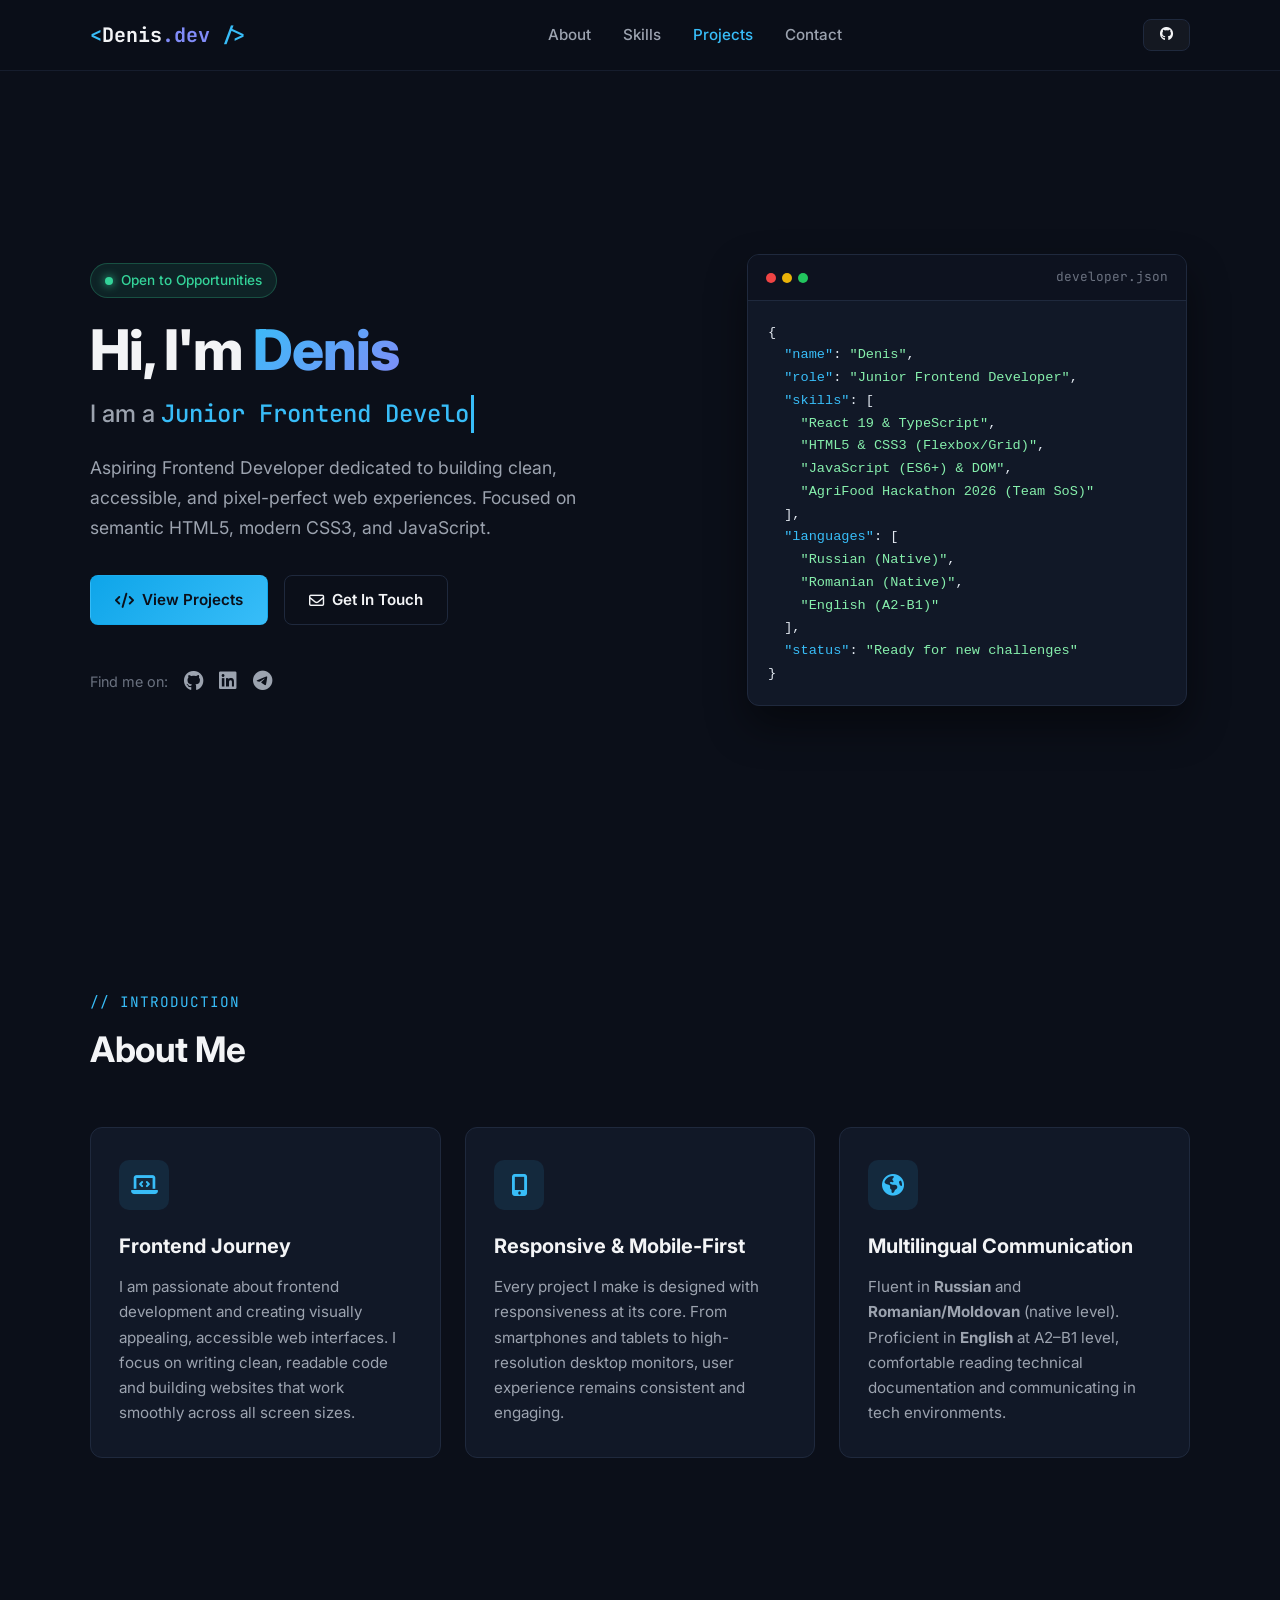
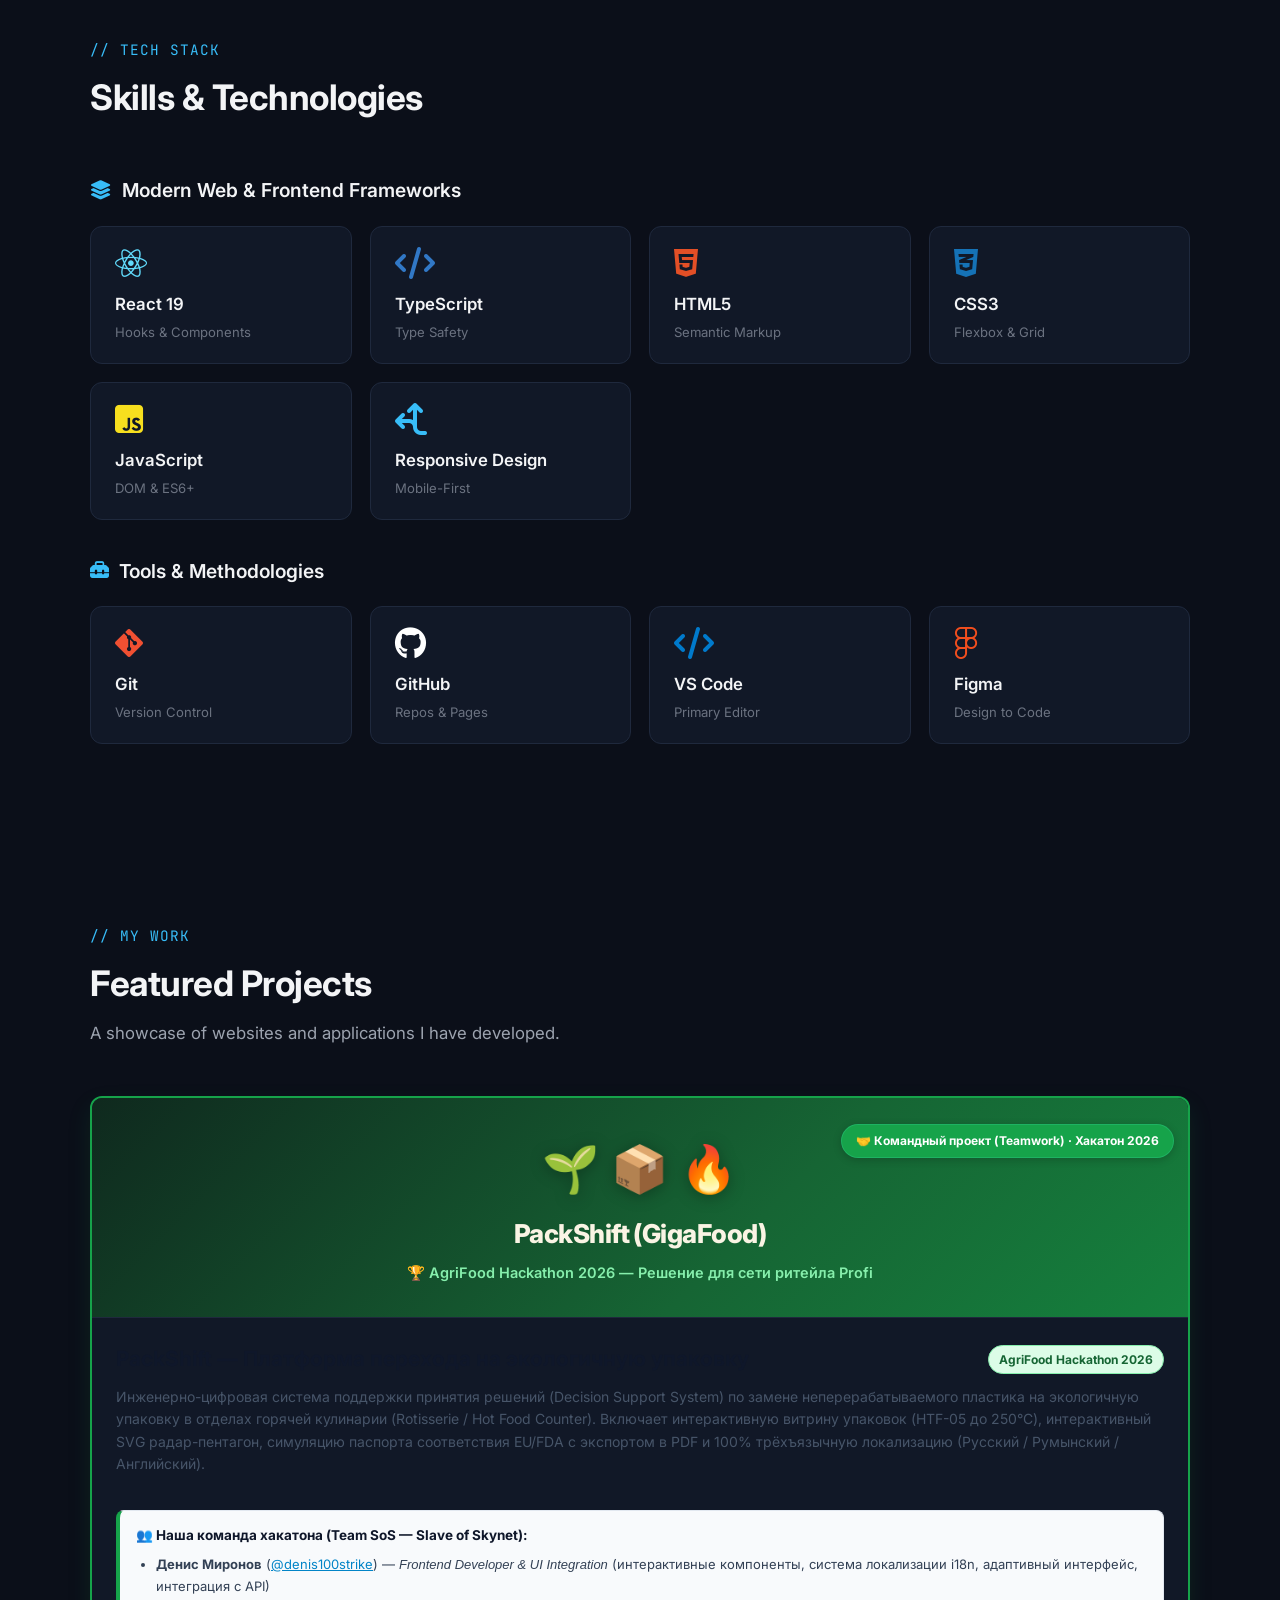
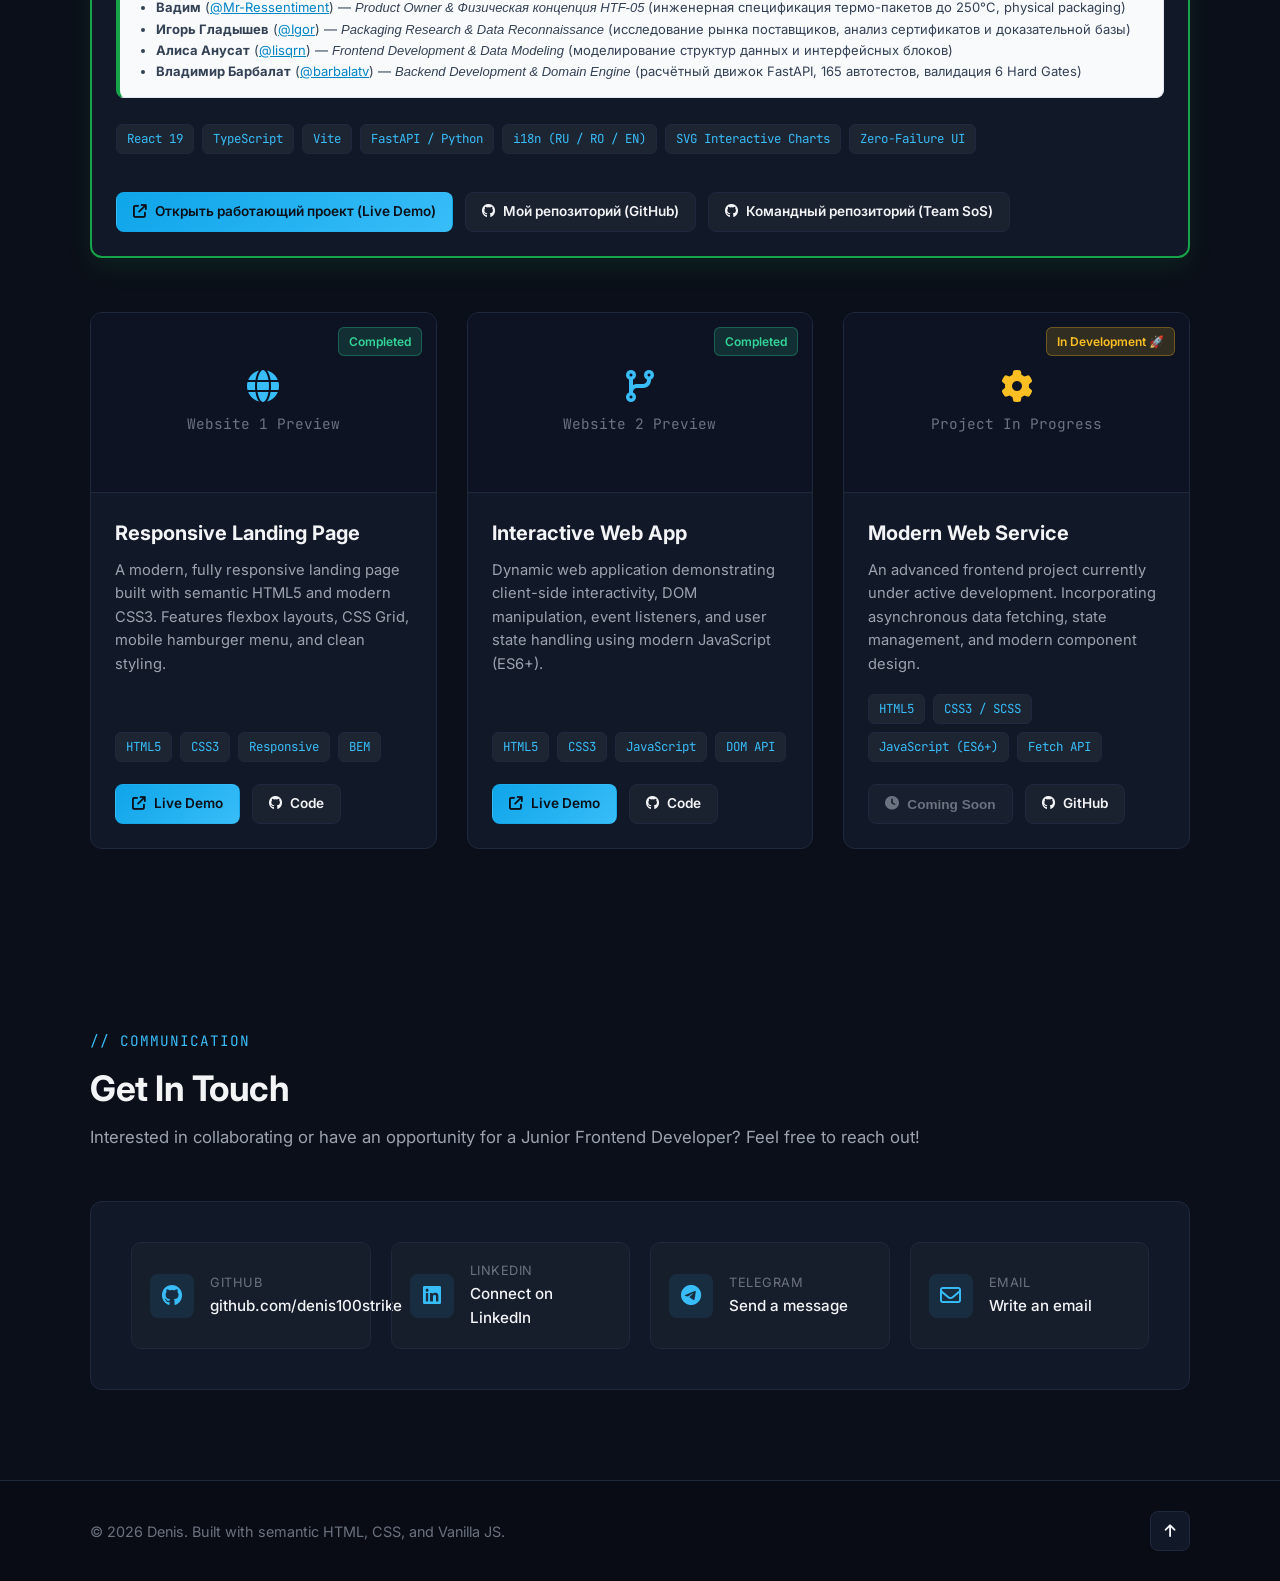
==== commit 92212c58: "feat(portfolio): add personal Hackaton-202636 repo link and preview screenshot" ====
--- a/index.html
+++ b/index.html
@@ -284,11 +284,12 @@
             </div>
 
             <div class="project-links" style="margin-top: 16px; display: flex; gap: 12px; flex-wrap: wrap;">
-              <a href="https://axis-saints-llp-earn.trycloudflare.com" target="_blank" rel="noopener noreferrer" class="btn btn-sm btn-primary" style="padding: 8px 16px;">
+              <a href="https://denis100strike.github.io/packshift/" target="_blank" rel="noopener noreferrer" class="btn btn-sm btn-primary" style="padding: 8px 16px;">
                 <i class="fa-solid fa-arrow-up-right-from-square"></i> Открыть работающий проект (Live Demo)
               </a>
+              <a href="https://github.com/denis100strike/Hackaton-202636" target="_blank" rel="noopener noreferrer" class="btn btn-sm btn-ghost" style="padding: 8px 16px;"><i class="fa-brands fa-github"></i> Мой репозиторий (GitHub)</a>
               <a href="https://github.com/Slave-of-Skynet/gigafood" target="_blank" rel="noopener noreferrer" class="btn btn-sm btn-ghost" style="padding: 8px 16px;">
-                <i class="fa-brands fa-github"></i> Исходный код (GitHub)
+                <i class="fa-brands fa-github"></i> Командный репозиторий (Team SoS)
               </a>
             </div>
           </div>
